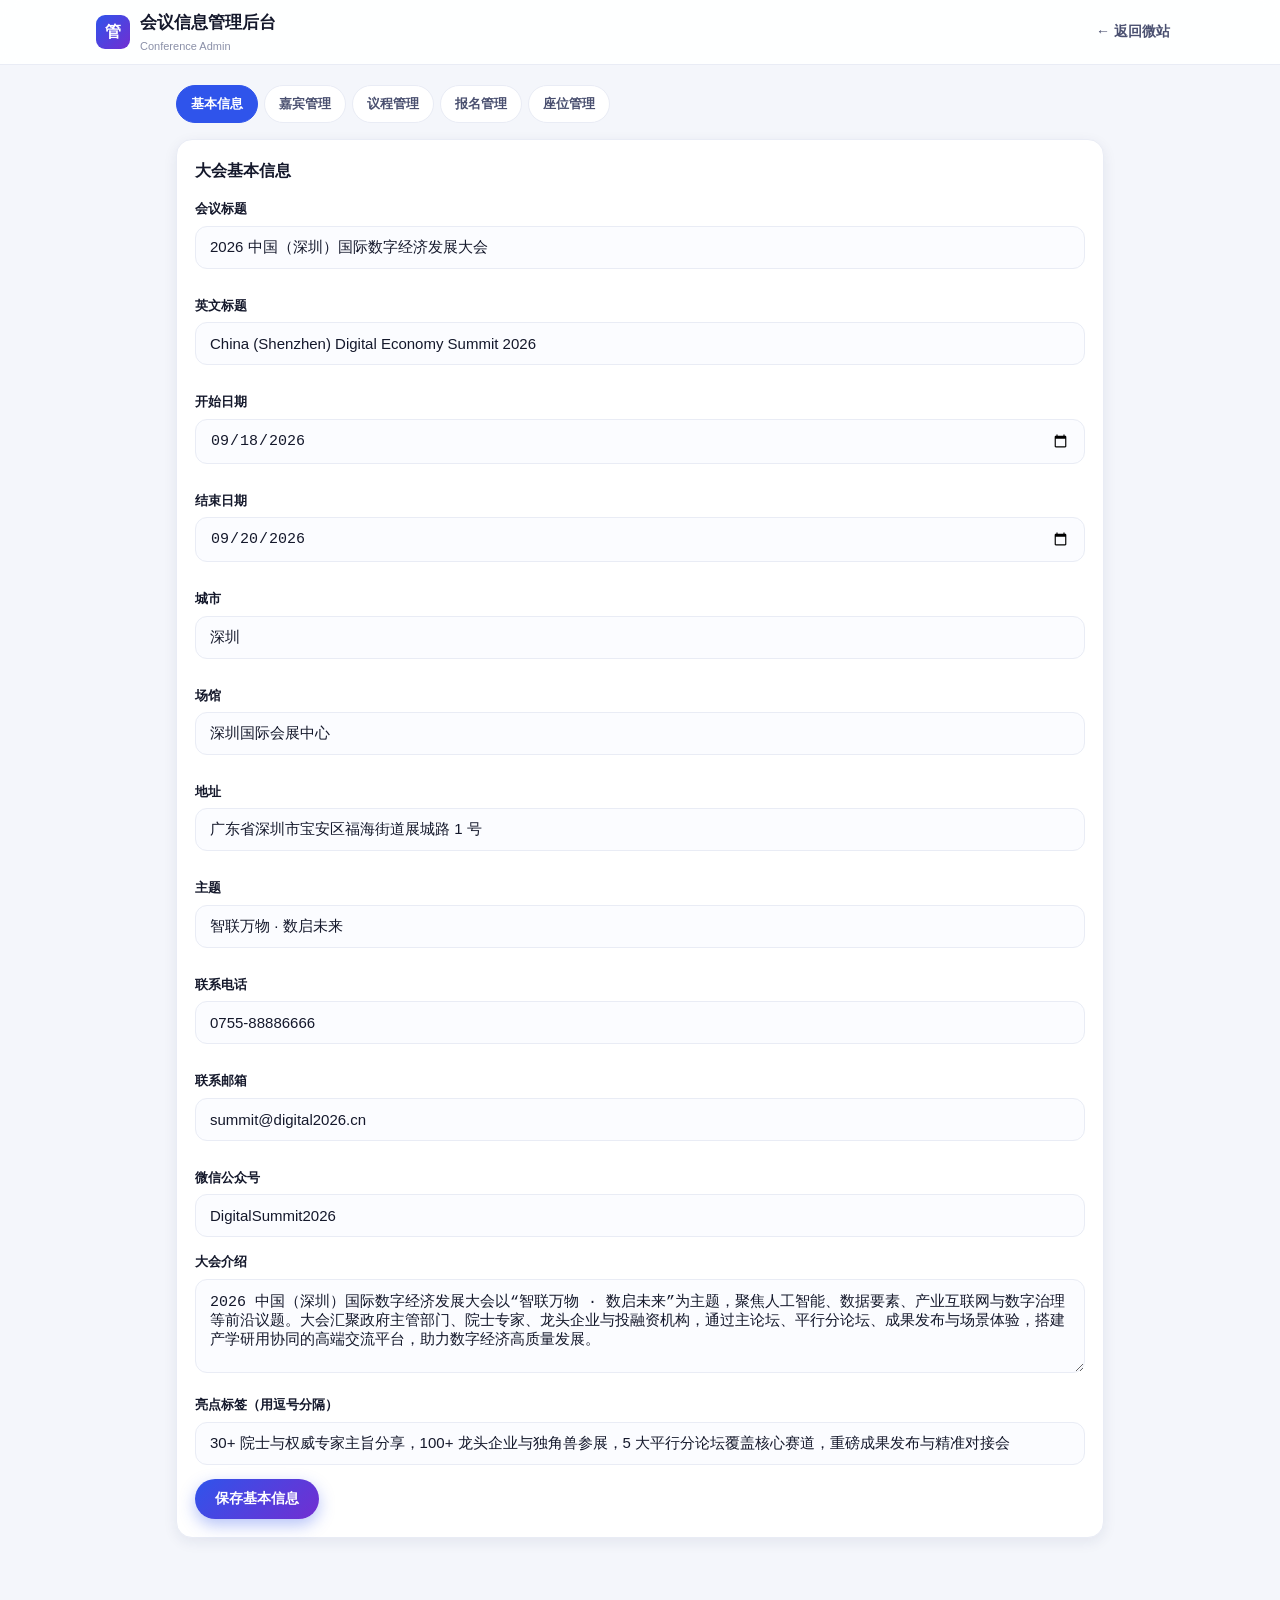
==== admin.html @ b3ca284b "feat: 会议信息管理系统（微站+报名+座位查询+管理后台）" ====
<!DOCTYPE html>
<html lang="zh-CN">
<head>
  <meta charset="UTF-8" />
  <meta name="viewport" content="width=device-width, initial-scale=1.0, viewport-fit=cover" />
  <title>会议信息管理后台</title>
  <link rel="stylesheet" href="assets/css/style.css" />
</head>
<body class="admin">

  <header class="topbar">
    <div class="wrap">
      <div class="brand">
        <span class="logo">管</span>
        <div>会议信息管理后台<small>Conference Admin</small></div>
      </div>
      <nav class="topnav">
        <a href="index.html">← 返回微站</a>
      </nav>
    </div>
  </header>

  <div class="admin-wrap">
    <div class="admin-tabs" id="adminTabs">
      <button class="active" data-tab="meta">基本信息</button>
      <button data-tab="speakers">嘉宾管理</button>
      <button data-tab="agenda">议程管理</button>
      <button data-tab="regs">报名管理</button>
      <button data-tab="seats">座位管理</button>
    </div>

    <!-- 基本信息 -->
    <section class="admin-section active" id="tab-meta">
      <div class="panel">
        <h3>大会基本信息</h3>
        <form id="metaForm">
          <div class="kv">
            <div class="field"><label>会议标题</label><input name="title" /></div>
            <div class="field"><label>英文标题</label><input name="enTitle" /></div>
            <div class="field"><label>开始日期</label><input name="date" type="date" /></div>
            <div class="field"><label>结束日期</label><input name="endDate" type="date" /></div>
            <div class="field"><label>城市</label><input name="city" /></div>
            <div class="field"><label>场馆</label><input name="venue" /></div>
            <div class="field"><label>地址</label><input name="address" /></div>
            <div class="field"><label>主题</label><input name="theme" /></div>
            <div class="field"><label>联系电话</label><input name="phone" /></div>
            <div class="field"><label>联系邮箱</label><input name="email" /></div>
            <div class="field"><label>微信公众号</label><input name="wechat" /></div>
          </div>
          <div class="field"><label>大会介绍</label><textarea name="about" rows="4"></textarea></div>
          <div class="field"><label>亮点标签（用逗号分隔）</label><input name="highlights" /></div>
          <button type="submit" class="btn">保存基本信息</button>
        </form>
      </div>
    </section>

    <!-- 嘉宾管理 -->
    <section class="admin-section" id="tab-speakers">
      <div class="panel">
        <h3>嘉宾列表 <button class="btn sm" onclick="editSpeaker()">+ 新增嘉宾</button></h3>
        <table class="table">
          <thead><tr><th>姓名</th><th>头衔</th><th>单位</th><th>演讲主题</th><th>操作</th></tr></thead>
          <tbody id="speakerBody"></tbody>
        </table>
      </div>
    </section>

    <!-- 议程管理 -->
    <section class="admin-section" id="tab-agenda">
      <div class="panel">
        <h3>议程安排</h3>
        <div id="agendaAdmin"></div>
        <button class="btn sm" onclick="addDay()">+ 新增日期</button>
      </div>
    </section>

    <!-- 报名管理 -->
    <section class="admin-section" id="tab-regs">
      <div class="panel">
        <h3>报名记录 <button class="btn sm ghost" onclick="exportRegs()">导出 CSV</button></h3>
        <table class="table">
          <thead><tr><tr><th>姓名</th><th>手机</th><th>单位</th><th>票种</th><th>住宿</th><th>时间</th><th>操作</th></tr></thead>
          <tbody id="regBody"></tbody>
        </table>
        <div id="regEmpty" class="empty" style="display:none">暂无报名记录</div>
      </div>
    </section>

    <!-- 座位管理 -->
    <section class="admin-section" id="tab-seats">
      <div class="panel">
        <h3>座位分配</h3>
        <p style="color:var(--muted);font-size:13px;margin-top:0">系统在报名时自动分配座位（A/B/C 区）。以下为已分配记录。</p>
        <table class="table">
          <thead><tr><th>姓名</th><th>手机</th><th>座位号</th><th>区域</th></tr></thead>
          <tbody id="seatBody"></tbody>
        </table>
        <div id="seatEmpty" class="empty" style="display:none">暂无座位分配</div>
      </div>
    </section>
  </div>

  <!-- 嘉宾编辑弹层 -->
  <div class="mask" id="spMask">
    <div class="sheet" style="position:relative;max-width:520px">
      <button class="close" onclick="closeAdmin('spMask')">×</button>
      <h3 id="spTitle">编辑嘉宾</h3>
      <form id="spForm">
        <input type="hidden" name="id" />
        <div class="field"><label>姓名</label><input name="name" /></div>
        <div class="field"><label>头衔</label><input name="title" /></div>
        <div class="field"><label>单位</label><input name="org" /></div>
        <div class="field"><label>演讲主题</label><input name="topic" /></div>
        <div class="field"><label>头像字（1字）</label><input name="avatar" maxlength="2" /></div>
        <div class="field"><label>主题色</label><input name="color" value="#2f54eb" /></div>
        <button type="submit" class="btn block">保存</button>
      </form>
    </div>
  </div>

  <div class="toast" id="toast"></div>

  <script src="assets/js/data.js"></script>
  <script src="assets/js/admin.js"></script>
</body>
</html>
---- assets/css/style.css ----
/* ============================================================
 * 会议信息管理系统 - 样式表（移动优先 / 微信 & 桌面兼容）
 * ============================================================ */

:root {
  --brand: #2f54eb;
  --brand-2: #722ed1;
  --gold: #f0b429;
  --ink: #14182b;
  --ink-2: #4a5070;
  --muted: #8a90a8;
  --bg: #f4f6fb;
  --card: #ffffff;
  --line: #e9ecf5;
  --ok: #16a34a;
  --warn: #f5222d;
  --shadow: 0 8px 28px rgba(23, 35, 90, 0.10);
  --shadow-sm: 0 4px 14px rgba(23, 35, 90, 0.08);
  --radius: 16px;
  --radius-sm: 10px;
  --maxw: 1120px;
}

* { box-sizing: border-box; -webkit-tap-highlight-color: transparent; }
html { scroll-behavior: smooth; -webkit-text-size-adjust: 100%; }
body {
  margin: 0;
  font-family: -apple-system, BlinkMacSystemFont, "PingFang SC", "Microsoft YaHei", "Helvetica Neue", Arial, sans-serif;
  color: var(--ink);
  background: var(--bg);
  line-height: 1.65;
  font-size: 15px;
}
a { color: inherit; text-decoration: none; }
img { max-width: 100%; display: block; }
button { font-family: inherit; cursor: pointer; }
ul { margin: 0; padding: 0; list-style: none; }

/* 容器 */
.wrap { max-width: var(--maxw); margin: 0 auto; padding: 0 16px; }

/* ---------- 顶部导航（桌面） ---------- */
.topbar {
  position: sticky; top: 0; z-index: 50;
  background: rgba(255, 255, 255, 0.92);
  backdrop-filter: saturate(180%) blur(10px);
  border-bottom: 1px solid var(--line);
  display: none;
}
.topbar .wrap { display: flex; align-items: center; height: 64px; gap: 18px; }
.brand { display: flex; align-items: center; gap: 10px; font-weight: 800; font-size: 17px; }
.brand .logo {
  width: 34px; height: 34px; border-radius: 9px;
  background: linear-gradient(135deg, var(--brand), var(--brand-2));
  color: #fff; display: grid; place-items: center; font-size: 16px;
}
.brand small { display: block; font-weight: 500; font-size: 11px; color: var(--muted); }
.topnav { margin-left: auto; display: flex; gap: 6px; align-items: center; }
.topnav a {
  padding: 8px 14px; border-radius: 999px; color: var(--ink-2); font-weight: 600; font-size: 14px;
}
.topnav a:hover, .topnav a.active { color: var(--brand); background: #eef1ff; }
.btn {
  display: inline-flex; align-items: center; justify-content: center; gap: 6px;
  border: none; border-radius: 999px; padding: 11px 20px; font-weight: 700; font-size: 14px;
  background: linear-gradient(135deg, var(--brand), var(--brand-2)); color: #fff;
  box-shadow: 0 6px 16px rgba(47, 84, 235, 0.35); transition: transform .15s, box-shadow .15s;
}
.btn:active { transform: translateY(1px); }
.btn.block { width: 100%; padding: 14px; font-size: 16px; }
.btn.ghost { background: #fff; color: var(--brand); border: 1.5px solid var(--brand); box-shadow: none; }
.btn.gold { background: linear-gradient(135deg, #f0b429, #f59e0b); box-shadow: 0 6px 16px rgba(240, 180, 41, .35); }
.btn.sm { padding: 8px 14px; font-size: 13px; }

/* ---------- HERO ---------- */
.hero {
  position: relative; overflow: hidden; color: #fff;
  background: radial-gradient(120% 120% at 80% 0%, #3a4fd6 0%, #1d2b6b 55%, #14182b 100%);
  padding: 54px 0 70px;
}
.hero::after {
  content: ""; position: absolute; inset: 0;
  background:
    radial-gradient(60% 40% at 12% 18%, rgba(240,180,41,.20), transparent 60%),
    radial-gradient(40% 30% at 88% 80%, rgba(114,46,209,.35), transparent 60%);
  pointer-events: none;
}
.hero .wrap { position: relative; z-index: 1; }
.hero .tag {
  display: inline-block; font-size: 12px; letter-spacing: 2px; color: var(--gold);
  border: 1px solid rgba(240,180,41,.5); padding: 4px 12px; border-radius: 999px; margin-bottom: 14px;
}
.hero h1 { font-size: 26px; line-height: 1.3; margin: 6px 0 8px; font-weight: 800; }
.hero .en { color: rgba(255,255,255,.7); font-size: 13px; letter-spacing: .5px; }
.hero .theme { margin-top: 14px; font-size: 15px; color: #fff; font-weight: 600; }
.hero .meta { margin-top: 18px; display: flex; flex-wrap: wrap; gap: 10px 22px; }
.hero .meta div { display: flex; align-items: center; gap: 8px; font-size: 14px; color: rgba(255,255,255,.92); }
.hero .meta b { font-weight: 700; }
.countdown { margin-top: 22px; display: flex; gap: 10px; align-items: center; }
.cd-box {
  background: rgba(255,255,255,.12); border: 1px solid rgba(255,255,255,.18);
  border-radius: 12px; padding: 10px 0; width: 64px; text-align: center; backdrop-filter: blur(4px);
}
.cd-box b { display: block; font-size: 24px; font-weight: 800; line-height: 1; }
.cd-box span { font-size: 11px; color: rgba(255,255,255,.7); }
.cd-sep { font-size: 22px; font-weight: 800; opacity: .6; }

/* ---------- 通用 section ---------- */
section.block { padding: 30px 0; }
.section-head { display: flex; align-items: flex-end; justify-content: space-between; margin-bottom: 16px; }
.section-head h2 { font-size: 20px; margin: 0; font-weight: 800; position: relative; padding-left: 14px; }
.section-head h2::before {
  content: ""; position: absolute; left: 0; top: 4px; bottom: 4px; width: 5px; border-radius: 3px;
  background: linear-gradient(180deg, var(--brand), var(--brand-2));
}
.section-head .more { font-size: 13px; color: var(--muted); }
.card {
  background: var(--card); border-radius: var(--radius); box-shadow: var(--shadow-sm);
  padding: 18px; border: 1px solid var(--line);
}

/* 数据卡 */
.stat-grid { display: grid; grid-template-columns: repeat(2, 1fr); gap: 12px; }
.stat {
  background: var(--card); border: 1px solid var(--line); border-radius: var(--radius);
  padding: 16px; text-align: center; box-shadow: var(--shadow-sm);
}
.stat b { display: block; font-size: 26px; font-weight: 800; color: var(--brand); }
.stat span { font-size: 12px; color: var(--muted); }

/* 介绍 */
.about p { color: var(--ink-2); margin: 0 0 12px; }
.tags { display: flex; flex-wrap: wrap; gap: 8px; margin-top: 6px; }
.tags li { background: #eef1ff; color: var(--brand); padding: 7px 12px; border-radius: 999px; font-size: 13px; font-weight: 600; }

/* 议程 */
.day-tabs { display: flex; gap: 8px; overflow-x: auto; padding-bottom: 6px; margin-bottom: 14px; }
.day-tabs button {
  flex: 0 0 auto; border: 1px solid var(--line); background: #fff; color: var(--ink-2);
  padding: 9px 14px; border-radius: 999px; font-weight: 600; font-size: 13px; white-space: nowrap;
}
.day-tabs button.active { background: linear-gradient(135deg, var(--brand), var(--brand-2)); color: #fff; border-color: transparent; }
.agenda-list .item {
  display: flex; gap: 14px; padding: 14px 0; border-bottom: 1px dashed var(--line);
}
.agenda-list .item:last-child { border-bottom: none; }
.agenda-list .time { flex: 0 0 86px; font-weight: 700; color: var(--brand); font-size: 14px; }
.agenda-list .body { flex: 1; }
.agenda-list .body h4 { margin: 0 0 4px; font-size: 15px; }
.agenda-list .body p { margin: 0; color: var(--muted); font-size: 13px; }
.type-pill { display: inline-block; font-size: 11px; padding: 1px 8px; border-radius: 999px; margin-left: 8px; vertical-align: middle; }
.type-ceremony { background: #fff1e6; color: #fa8c16; }
.type-keynote { background: #eef1ff; color: var(--brand); }
.type-roundtable { background: #f6f0ff; color: #722ed1; }
.type-forum { background: #e6fffb; color: #13c2c2; }
.type-release { background: #f9f0ff; color: #eb2f96; }
.type-match { background: #f6ffed; color: #52c41a; }

/* 嘉宾 */
.speaker-grid { display: grid; grid-template-columns: repeat(2, 1fr); gap: 14px; }
.speaker {
  background: var(--card); border: 1px solid var(--line); border-radius: var(--radius);
  padding: 16px; text-align: center; box-shadow: var(--shadow-sm);
}
.speaker .ava {
  width: 64px; height: 64px; border-radius: 50%; margin: 0 auto 10px; color: #fff;
  display: grid; place-items: center; font-size: 26px; font-weight: 800;
}
.speaker h4 { margin: 0; font-size: 16px; }
.speaker .role { font-size: 12px; color: var(--muted); margin: 2px 0 8px; }
.speaker .topic { font-size: 13px; color: var(--ink-2); }

/* 会场 */
.venue-map {
  height: 180px; border-radius: var(--radius-sm); margin-bottom: 14px;
  background:
    linear-gradient(135deg, rgba(47,84,235,.12), rgba(114,46,209,.12)),
    repeating-linear-gradient(45deg, #eef1ff 0 14px, #f6f8ff 14px 28px);
  display: grid; place-items: center; color: var(--brand); font-weight: 700; position: relative; overflow: hidden;
}
.venue-map .pin { font-size: 34px; }
.venue-info li { display: flex; gap: 10px; padding: 10px 0; border-bottom: 1px dashed var(--line); font-size: 14px; }
.venue-info li:last-child { border-bottom: none; }
.venue-info .k { color: var(--muted); flex: 0 0 64px; }
.venue-info .v { color: var(--ink); flex: 1; }

/* 资料 / 直播 */
.res-list li { display: flex; align-items: center; gap: 12px; padding: 12px 0; border-bottom: 1px dashed var(--line); }
.res-list li:last-child { border-bottom: none; }
.res-list .ic { width: 40px; height: 40px; border-radius: 10px; background: #eef1ff; color: var(--brand); display: grid; place-items: center; font-weight: 800; flex: 0 0 40px; }
.res-list .meta { flex: 1; }
.res-list .meta b { font-size: 14px; }
.res-list .meta span { display: block; font-size: 12px; color: var(--muted); }
.live-banner {
  background: linear-gradient(135deg, #eb2f96, #722ed1); color: #fff; border-radius: var(--radius);
  padding: 18px; margin-bottom: 14px; display: flex; align-items: center; justify-content: space-between; gap: 12px;
}
.live-banner .dot { width: 9px; height: 9px; border-radius: 50%; background: #fff; display: inline-block; margin-right: 6px; animation: blink 1.2s infinite; }
@keyframes blink { 50% { opacity: .25; } }

/* 卡片网格（通用） */
.two-col { display: grid; grid-template-columns: 1fr; gap: 14px; }

/* ---------- 底部 Tab（移动端） ---------- */
.tabbar {
  position: fixed; left: 0; right: 0; bottom: 0; z-index: 60;
  background: rgba(255,255,255,.96); backdrop-filter: blur(10px);
  border-top: 1px solid var(--line); display: flex;
  padding: 6px 4px calc(6px + env(safe-area-inset-bottom));
}
.tabbar a {
  flex: 1; text-align: center; color: var(--muted); font-size: 11px; padding: 4px 0;
  display: flex; flex-direction: column; align-items: center; gap: 2px;
}
.tabbar a .ic { font-size: 19px; line-height: 1; }
.tabbar a.active { color: var(--brand); }
.tabbar a.cta { color: #fff; }
.tabbar a.cta .pill {
  background: linear-gradient(135deg, var(--brand), var(--brand-2)); color: #fff;
  border-radius: 999px; padding: 6px 16px; font-weight: 700; font-size: 13px; margin-top: 2px;
}
.body-pad { padding-bottom: 76px; }

/* 悬浮报名按钮 */
.fab {
  position: fixed; right: 16px; bottom: 86px; z-index: 55;
  width: 56px; height: 56px; border-radius: 50%; border: none; color: #fff;
  background: linear-gradient(135deg, var(--gold), #f59e0b);
  box-shadow: 0 10px 24px rgba(240,180,41,.45); font-size: 13px; font-weight: 800; line-height: 1.1;
  display: none; align-items: center; justify-content: center; text-align: center;
}

/* ---------- 弹层（报名 / 座位） ---------- */
.mask {
  position: fixed; inset: 0; background: rgba(10,14,30,.55); z-index: 100;
  display: none; align-items: flex-end; justify-content: center;
}
.mask.show { display: flex; }
.sheet {
  background: #fff; width: 100%; max-width: 560px; border-radius: 20px 20px 0 0;
  max-height: 88vh; overflow-y: auto; padding: 20px 18px calc(20px + env(safe-area-inset-bottom));
  animation: up .25s ease;
}
@keyframes up { from { transform: translateY(40px); opacity: .6; } to { transform: none; opacity: 1; } }
.sheet h3 { margin: 0 0 4px; font-size: 18px; }
.sheet .sub { color: var(--muted); font-size: 13px; margin-bottom: 16px; }
.sheet .close { position: absolute; top: 14px; right: 16px; font-size: 22px; color: var(--muted); background: none; border: none; }

.field { margin-bottom: 14px; }
.field label { display: block; font-size: 13px; font-weight: 600; margin-bottom: 6px; }
.field label .req { color: var(--warn); }
.field input, .field select, .field textarea {
  width: 100%; padding: 12px 14px; border: 1.5px solid var(--line); border-radius: 12px;
  font-size: 15px; background: #fbfcff; color: var(--ink); outline: none; transition: border-color .15s;
}
.field input:focus, .field select:focus, .field textarea:focus { border-color: var(--brand); }
.field .err { color: var(--warn); font-size: 12px; margin-top: 4px; display: none; }
.field.invalid .err { display: block; }
.field.invalid input, .field.invalid select { border-color: var(--warn); }
.seg { display: flex; gap: 8px; }
.seg label {
  flex: 1; text-align: center; padding: 11px 0; border: 1.5px solid var(--line); border-radius: 12px;
  font-size: 14px; font-weight: 600; color: var(--ink-2); background: #fbfcff;
}
.seg input { display: none; }
.seg input:checked + label { border-color: var(--brand); color: var(--brand); background: #eef1ff; }
.check { display: flex; gap: 8px; align-items: flex-start; font-size: 13px; color: var(--ink-2); }
.check input { margin-top: 3px; width: 16px; height: 16px; }

/* 结果 */
.result { text-align: center; padding: 8px 0; }
.result .big { font-size: 22px; font-weight: 800; color: var(--brand); margin: 10px 0; }
.seat-vis { margin: 16px 0; }
.seat-vis .stage { text-align: center; font-size: 12px; color: var(--muted); letter-spacing: 4px; padding: 6px; background: #eef1ff; border-radius: 8px; margin-bottom: 14px; }
.seat-grid { display: grid; gap: 6px; justify-content: center; }
.seat-grid .row { display: flex; gap: 6px; align-items: center; justify-content: center; }
.seat-grid .rl { width: 22px; font-size: 11px; color: var(--muted); }
.seat-grid .seat {
  width: 22px; height: 22px; border-radius: 5px; background: #e9ecf5; font-size: 0;
}
.seat-grid .seat.mine { background: linear-gradient(135deg, var(--gold), #f59e0b); box-shadow: 0 0 0 3px rgba(240,180,41,.3); }
.seat-grid .seat.taken { background: #c7ccdb; }
.legend { display: flex; justify-content: center; gap: 16px; font-size: 12px; color: var(--muted); margin-top: 10px; }
.legend i { display: inline-block; width: 12px; height: 12px; border-radius: 3px; margin-right: 5px; vertical-align: -1px; }

/* Toast */
.toast {
  position: fixed; left: 50%; top: 20%; transform: translateX(-50%); z-index: 200;
  background: rgba(20,24,43,.92); color: #fff; padding: 10px 18px; border-radius: 999px; font-size: 14px;
  opacity: 0; transition: opacity .2s; pointer-events: none;
}
.toast.show { opacity: 1; }

/* ---------- 后台管理 ---------- */
.admin .topbar { display: block; }
.admin-wrap { max-width: 960px; margin: 0 auto; padding: 20px 16px 60px; }
.panel { background: #fff; border: 1px solid var(--line); border-radius: var(--radius); padding: 18px; margin-bottom: 18px; box-shadow: var(--shadow-sm); }
.panel h3 { margin: 0 0 14px; font-size: 16px; display: flex; align-items: center; justify-content: space-between; }
.kv { display: grid; grid-template-columns: 1fr; gap: 12px; }
.table { width: 100%; border-collapse: collapse; font-size: 13px; }
.table th, .table td { padding: 10px 8px; border-bottom: 1px solid var(--line); text-align: left; }
.table th { color: var(--muted); font-weight: 600; background: #fafbff; }
.table td .op { color: var(--brand); margin-right: 8px; }
.table td .op.del { color: var(--warn); }
.empty { text-align: center; color: var(--muted); padding: 24px 0; }
.admin-tabs { display: flex; gap: 6px; overflow-x: auto; margin-bottom: 16px; }
.admin-tabs button { flex: 0 0 auto; border: 1px solid var(--line); background: #fff; padding: 9px 14px; border-radius: 999px; font-weight: 600; font-size: 13px; color: var(--ink-2); }
.admin-tabs button.active { background: var(--brand); color: #fff; border-color: var(--brand); }
.admin-section { display: none; }
.admin-section.active { display: block; }

/* ---------- 桌面适配 ---------- */
@media (min-width: 760px) {
  .stat-grid { grid-template-columns: repeat(4, 1fr); }
  .speaker-grid { grid-template-columns: repeat(4, 1fr); }
  .two-col { grid-template-columns: 1fr 1fr; }
  .hero h1 { font-size: 38px; }
  .hero { padding: 80px 0 96px; }
  .body-pad { padding-bottom: 0; }
}
@media (min-width: 960px) {
  .topbar { display: block; }
  .tabbar, .fab { display: none !important; }
  section.block { padding: 46px 0; }
  .section-head h2 { font-size: 24px; }
  .sheet { border-radius: 20px; margin: 6vh 0; }
  .mask { align-items: center; }
}
@media (max-width: 959px) {
  .fab { display: flex; }
}
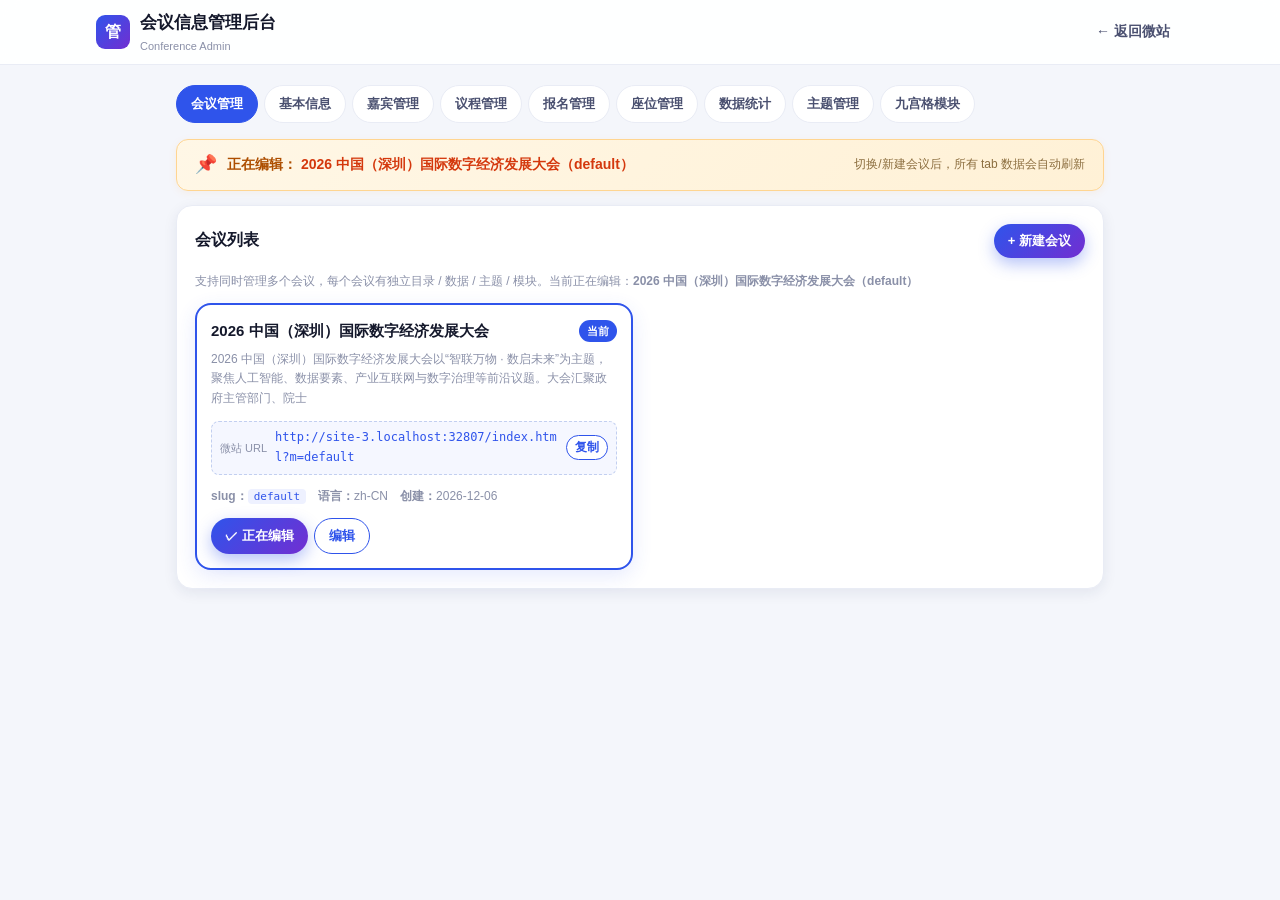
==== commit b90219d4: "v2.10.13: 多会议 + 主题库 + 9 宫格模块化 + 报名/座位/个人中心 重大改进： - ConfStore 抽象层（async + 适配器模式），为将来切真后端预留 HttpAdapte" ====
--- a/admin.html
+++ b/admin.html
@@ -22,33 +22,111 @@
 
   <div class="admin-wrap">
     <div class="admin-tabs" id="adminTabs">
-      <button class="active" data-tab="meta">基本信息</button>
+      <button class="active" data-tab="meetings">会议管理</button>
+      <button data-tab="meta">基本信息</button>
       <button data-tab="speakers">嘉宾管理</button>
       <button data-tab="agenda">议程管理</button>
       <button data-tab="regs">报名管理</button>
       <button data-tab="seats">座位管理</button>
-    </div>
-
-    <!-- 基本信息 -->
-    <section class="admin-section active" id="tab-meta">
+      <button data-tab="stats">数据统计</button>
+      <button data-tab="themes">主题管理</button>
+      <button data-tab="modules">九宫格模块</button>
+    </div>
+
+    <!-- v2.4 当前会议高亮条（sticky，醒目提醒管理员正在编辑哪个会议） -->
+    <div class="current-bar" id="currentBar">
+      <span class="cb-icon">📌</span>
+      <span class="cb-text">正在编辑：<b id="currentBarName">—</b></span>
+      <span class="cb-tip">切换/新建会议后，所有 tab 数据会自动刷新</span>
+    </div>
+
+    <!-- 会议管理（v2.3） -->
+    <section class="admin-section active" id="tab-meetings">
+      <div class="panel">
+        <h3>会议列表 <button class="btn sm" onclick="editMeeting()">+ 新建会议</button></h3>
+        <p class="note" style="margin-top:0">支持同时管理多个会议，每个会议有独立目录 / 数据 / 主题 / 模块。当前正在编辑：<b id="meetingCurrent">—</b></p>
+        <div class="meeting-grid" id="meetingGrid"></div>
+      </div>
+    </section>
+
+    <!-- 基本信息（v2.4：顶部元数据只读 + 业务内容可编辑） -->
+    <section class="admin-section" id="tab-meta">
       <div class="panel">
         <h3>大会基本信息</h3>
+
+        <!-- 会议元数据只读区（名称/slug/状态/语言/简介/URL）—— 在「会议管理」编辑 -->
+        <div class="meta-readonly" id="metaReadonly">
+          <div class="mr-head">
+            <h4>会议元数据 <small>（在「会议管理」tab 中可编辑）</small></h4>
+          </div>
+          <div class="mr-grid">
+            <div class="mr-row"><span class="mr-lab">会议名称</span><span class="mr-val" id="mr_name">—</span></div>
+            <div class="mr-row"><span class="mr-lab">slug</span><code class="mr-val" id="mr_slug">—</code></div>
+            <div class="mr-row"><span class="mr-lab">状态</span><span class="mr-val" id="mr_status">—</span></div>
+            <div class="mr-row"><span class="mr-lab">语言</span><span class="mr-val" id="mr_lang">—</span></div>
+            <div class="mr-row full"><span class="mr-lab">简介</span><span class="mr-val" id="mr_summary">—</span></div>
+            <div class="mr-row full url">
+              <span class="mr-lab">微站 URL</span>
+              <code class="mr-url" id="mr_url">—</code>
+              <button type="button" class="btn ghost xs" id="mr_url_copy">复制</button>
+            </div>
+          </div>
+        </div>
+
         <form id="metaForm">
+          <h4 class="form-h">时间地点</h4>
           <div class="kv">
-            <div class="field"><label>会议标题</label><input name="title" /></div>
-            <div class="field"><label>英文标题</label><input name="enTitle" /></div>
             <div class="field"><label>开始日期</label><input name="date" type="date" /></div>
             <div class="field"><label>结束日期</label><input name="endDate" type="date" /></div>
             <div class="field"><label>城市</label><input name="city" /></div>
             <div class="field"><label>场馆</label><input name="venue" /></div>
-            <div class="field"><label>地址</label><input name="address" /></div>
-            <div class="field"><label>主题</label><input name="theme" /></div>
+            <div class="field full"><label>详细地址</label><input name="address" /></div>
+          </div>
+
+          <h4 class="form-h">展示内容</h4>
+          <div class="kv">
+            <div class="field"><label>会议英文标题</label><input name="enTitle" /></div>
+            <div class="field"><label>主题风格（主题库）</label>
+              <select name="themeSelect" id="themeSelect"></select>
+            </div>
+          </div>
+          <div class="field"><label>大会介绍</label><textarea name="about" rows="4"></textarea></div>
+          <div class="field"><label>亮点标签（用逗号分隔）</label><input name="highlights" /></div>
+
+          <h4 class="form-h">联系方式</h4>
+          <div class="kv">
             <div class="field"><label>联系电话</label><input name="phone" /></div>
             <div class="field"><label>联系邮箱</label><input name="email" /></div>
             <div class="field"><label>微信公众号</label><input name="wechat" /></div>
           </div>
-          <div class="field"><label>大会介绍</label><textarea name="about" rows="4"></textarea></div>
-          <div class="field"><label>亮点标签（用逗号分隔）</label><input name="highlights" /></div>
+
+          <h4 class="form-h">会议视觉资产</h4>
+          <div class="kv">
+            <div class="field">
+              <label>会议 Logo</label>
+              <div class="asset-row">
+                <input name="logo" placeholder="https://... 或粘贴 base64" />
+                <input type="file" name="logoFile" accept="image/*" />
+                <div class="asset-preview" id="logoPreview"></div>
+              </div>
+            </div>
+            <div class="field">
+              <label>背景图（全屏）</label>
+              <div class="asset-row">
+                <input name="bgImage" placeholder="https://... 或 base64" />
+                <input type="file" name="bgFile" accept="image/*" />
+                <div class="asset-preview" id="bgPreview"></div>
+              </div>
+            </div>
+            <div class="field">
+              <label>主色（背景色）</label>
+              <div class="asset-row">
+                <input name="bgColor" type="color" value="#2f54eb" />
+                <div class="color-swatches" id="colorSwatches"></div>
+                <input name="bgColorText" placeholder="#2f54eb" />
+              </div>
+            </div>
+          </div>
           <button type="submit" class="btn">保存基本信息</button>
         </form>
       </div>
@@ -98,6 +176,124 @@
         <div id="seatEmpty" class="empty" style="display:none">暂无座位分配</div>
       </div>
     </section>
+
+    <!-- 数据统计（P0-5） -->
+    <section class="admin-section" id="tab-stats">
+      <div class="panel">
+        <h3>微站访问统计</h3>
+        <div class="stat-cards" id="statCards"></div>
+        <h4 style="margin:18px 0 6px;font-size:15px">转化漏斗</h4>
+        <div class="funnel" id="statFunnel"></div>
+        <h4 style="margin:18px 0 6px;font-size:15px">关键行为</h4>
+        <div class="bars" id="statActions"></div>
+        <p class="note">说明：当前为纯前端 localStorage 统计（单浏览器维度，UV 按设备指纹去重）。接入后端后升级为全量真实统计（全端 PV/UV、实时在线、地域分布）。</p>
+      </div>
+    </section>
+
+    <!-- 主题管理（v2.1 新增） -->
+    <section class="admin-section" id="tab-themes">
+      <div class="panel">
+        <h3>微站主题</h3>
+        <p class="note" style="margin-top:0">当前主题：<b id="themeCurrent">—</b>　|　切换后微站将渲染对应的主题（前端无管理入口，访问者不会看到后台）。</p>
+        <div class="theme-grid" id="themeGrid"></div>
+        <p class="note">注：主题仅影响前端展示；管理后台统一为同一界面，<b>仅通过 URL 直达</b>，不在微站放置任何入口链接。</p>
+      </div>
+    </section>
+
+    <!-- 九宫格模块（v2.2 新增） -->
+    <section class="admin-section" id="tab-modules">
+      <div class="panel">
+        <h3>微站九宫格模块 <button class="btn sm" onclick="editModule()">+ 新增自定义模块</button></h3>
+        <p class="note" style="margin-top:0">微站底部 / 轻量学术版顶部的导航菜单由这里控制。系统模块可关闭、可改名、可换图标，但不能删除；自定义模块可任意增删改。</p>
+        <ul class="module-list" id="moduleList"></ul>
+        <div style="margin-top:14px;display:flex;gap:8px;align-items:center">
+          <button class="btn ghost sm" onclick="resetModules()">重置为系统默认</button>
+          <span class="note" style="margin:0">提示：使用上下按钮调整显示顺序。</span>
+        </div>
+      </div>
+    </section>
+  </div>
+
+  <!-- Emoji 选择器弹层（v2.3） -->
+  <div class="mask" id="emojiMask">
+    <div class="sheet" style="position:relative;max-width:560px">
+      <button class="close" onclick="closeAdmin('emojiMask')">×</button>
+      <h3>选择 Emoji 图标</h3>
+      <div class="sub">多风格选择器 · 共 <span id="emojiTotal">0</span> 个</div>
+      <div class="field"><input id="emojiSearch" placeholder="搜索（类别/标签/字符）" /></div>
+      <div class="emoji-tabs" id="emojiTabs"></div>
+      <div class="emoji-grid" id="emojiGrid"></div>
+      <div style="margin-top:10px;display:flex;gap:8px;justify-content:flex-end">
+        <button class="btn ghost sm" onclick="closeAdmin('emojiMask')">取消</button>
+        <button class="btn sm" id="emojiConfirm" disabled>使用选中</button>
+      </div>
+    </div>
+  </div>
+
+  <!-- 会议管理弹层（v2.3） -->
+  <div class="mask" id="meetMask">
+    <div class="sheet" style="position:relative;max-width:520px">
+      <button class="close" onclick="closeAdmin('meetMask')">×</button>
+      <h3 id="meetTitle">新建会议</h3>
+      <form id="meetForm">
+        <input type="hidden" name="id" />
+        <div class="field"><label>会议名称 <span class="req">*</span></label><input name="name" maxlength="60" placeholder="如：2026 上海数字金融论坛" /></div>
+        <div class="field"><label>会议标识（slug）</label><input name="slug" placeholder="小写英文+数字，如 sh-fintech-2026" /></div>
+        <div class="field"><label>会议简介</label><textarea name="summary" rows="2" maxlength="200" placeholder="一句话简介"></textarea></div>
+        <div class="field"><label>会议状态</label>
+          <div class="seg">
+            <input type="radio" name="status" id="ms1" value="draft" checked /><label for="ms1">草稿</label>
+            <input type="radio" name="status" id="ms2" value="open" /><label for="ms2">报名中</label>
+            <input type="radio" name="status" id="ms3" value="ongoing" /><label for="ms3">进行中</label>
+            <input type="radio" name="status" id="ms4" value="closed" /><label for="ms4">已结束</label>
+          </div>
+        </div>
+        <div class="field"><label>语言</label>
+          <div class="seg">
+            <input type="radio" name="lang" id="ml1" value="zh-CN" checked /><label for="ml1">简体中文</label>
+            <input type="radio" name="lang" id="ml2" value="zh-TW" /><label for="ml2">繁體中文</label>
+            <input type="radio" name="lang" id="ml3" value="en" /><label for="ml3">English</label>
+          </div>
+        </div>
+        <button type="submit" class="btn block">保存</button>
+      </form>
+    </div>
+  </div>
+
+  <!-- 模块编辑弹层 -->
+  <div class="mask" id="modMask">
+    <div class="sheet" style="position:relative;max-width:520px">
+      <button class="close" onclick="closeAdmin('modMask')">×</button>
+      <h3 id="modTitle">新增自定义模块</h3>
+      <form id="modForm">
+        <input type="hidden" name="id" />
+        <input type="hidden" name="type" value="custom" />
+        <div class="field"><label>模块名 <span class="req">*</span></label><input name="label" maxlength="12" placeholder="如：交通指引" /></div>
+        <div class="field">
+          <label>图标（Emoji / PNG URL）</label>
+          <div class="asset-row">
+            <input name="iconOrUrl" placeholder="点右侧按钮选 Emoji，或直接粘贴 https://..." />
+            <button type="button" class="btn sm" onclick="openEmojiPicker('iconOrUrl')">🎨 选择 Emoji</button>
+            <div class="asset-preview" id="iconPreview"></div>
+          </div>
+        </div>
+        <div class="field"><label>跳转目标（href）</label><input name="href" placeholder="如 javascript:openReg() 或 https://..." /></div>
+        <div class="field"><label>打开方式</label>
+          <div class="seg">
+            <input type="radio" name="target" id="mt1" value="_self" checked /><label for="mt1">站内打开</label>
+            <input type="radio" name="target" id="mt2" value="_blank" /><label for="mt2">新窗口</label>
+          </div>
+        </div>
+        <div class="field"><label>自定义内容（弹层显示）</label>
+          <div class="field"><input name="cfg_title" placeholder="标题（选填）" /></div>
+          <div class="field"><textarea name="cfg_body" rows="4" placeholder="正文 / 注意事项 / 链接说明"></textarea></div>
+          <div class="field"><input name="cfg_link" placeholder="外链 URL（选填）" /></div>
+          <div class="field"><input name="cfg_linkText" placeholder="链接文字（默认：了解更多）" /></div>
+        </div>
+        <div class="field"><label class="check"><input type="checkbox" name="enabled" checked /> 启用此模块</label></div>
+        <button type="submit" class="btn block">保存</button>
+      </form>
+    </div>
   </div>
 
   <!-- 嘉宾编辑弹层 -->
--- a/assets/css/style.css
+++ b/assets/css/style.css
@@ -247,12 +247,14 @@
 .sheet .close { position: absolute; top: 14px; right: 16px; font-size: 22px; color: var(--muted); background: none; border: none; }
 
 .field { margin-bottom: 14px; }
-.field label { display: block; font-size: 13px; font-weight: 600; margin-bottom: 6px; }
+/* v2.10.4：显式 color 深色（兜底 body.theme-la 默认深色字在白底上看不清的场景） */
+.field label { display: block; font-size: 13px; font-weight: 600; margin-bottom: 6px; color: var(--ink); }
 .field label .req { color: var(--warn); }
 .field input, .field select, .field textarea {
   width: 100%; padding: 12px 14px; border: 1.5px solid var(--line); border-radius: 12px;
   font-size: 15px; background: #fbfcff; color: var(--ink); outline: none; transition: border-color .15s;
 }
+.field input::placeholder, .field textarea::placeholder { color: var(--muted); }
 .field input:focus, .field select:focus, .field textarea:focus { border-color: var(--brand); }
 .field .err { color: var(--warn); font-size: 12px; margin-top: 4px; display: none; }
 .field.invalid .err { display: block; }
@@ -329,3 +331,317 @@
 @media (max-width: 959px) {
   .fab { display: flex; }
 }
+
+/* ---------- 团队报名 / 个人中心（v2 新增） ---------- */
+.member-row { display: flex; gap: 6px; margin-bottom: 8px; align-items: center; }
+.member-row input { flex: 1; min-width: 0; padding: 9px 10px; border: 1px solid var(--line); border-radius: 9px; font-size: 14px; }
+.member-row .member-del { flex: 0 0 auto; width: 32px; height: 38px; border: 1px solid var(--line); background: #fff; border-radius: 9px; color: var(--warn); font-size: 18px; line-height: 1; }
+.member-row .member-del:active { background: #fff1f0; }
+
+.kv { display: flex; justify-content: space-between; align-items: center; padding: 9px 2px; border-bottom: 1px dashed var(--line); font-size: 14px; }
+.kv span { color: var(--ink-2); }
+.kv b { color: var(--ink); font-weight: 600; }
+
+#meResult .result { padding: 8px 0; }
+#meResult .seat-vis { background: #f7f9ff; border-radius: 12px; padding: 10px; }
+
+/* ---------- 数据统计（P0-5） ---------- */
+.stat-cards { display: grid; grid-template-columns: repeat(4, 1fr); gap: 12px; margin-bottom: 4px; }
+.stat-cards .sc { background: #f7f9ff; border: 1px solid var(--line); border-radius: 12px; padding: 14px 6px; text-align: center; }
+.stat-cards .sc b { display: block; font-size: 24px; font-weight: 800; color: var(--brand); line-height: 1.2; }
+.stat-cards .sc span { font-size: 12px; color: var(--muted); }
+.funnel .row, .bars .row { display: flex; align-items: center; gap: 10px; margin-bottom: 10px; }
+.funnel .lab { flex: 0 0 96px; font-size: 13px; color: var(--ink-2); }
+.funnel .track { flex: 1; background: #eef1ff; border-radius: 999px; height: 22px; overflow: hidden; }
+.funnel .fillbar { height: 100%; background: linear-gradient(90deg, var(--brand), var(--brand-2)); border-radius: 999px; transition: width .4s; }
+.funnel .num { flex: 0 0 56px; text-align: right; font-size: 13px; font-weight: 700; color: var(--brand); }
+.bars .lab { flex: 0 0 110px; font-size: 13px; color: var(--ink-2); }
+.bars .track { flex: 1; background: #eef1ff; border-radius: 999px; height: 18px; overflow: hidden; }
+.bars .fillbar { height: 100%; background: linear-gradient(90deg, #13c2c2, #2f54eb); border-radius: 999px; transition: width .4s; }
+.bars .num { flex: 0 0 50px; text-align: right; font-size: 12px; color: var(--muted); }
+.note { font-size: 12px; color: var(--muted); margin-top: 10px; line-height: 1.6; }
+
+/* ---------- 会前提醒（P0-4） ---------- */
+.remind-box { background: #f7f9ff; border: 1px solid var(--line); border-radius: 12px; padding: 14px; margin-top: 14px; }
+.remind-box .line { display: flex; align-items: center; justify-content: space-between; font-size: 14px; margin-bottom: 10px; }
+.remind-box select { padding: 8px 10px; border: 1px solid var(--line); border-radius: 8px; font-size: 13px; background: #fff; }
+.switch { position: relative; width: 46px; height: 26px; flex: 0 0 auto; }
+.switch input { opacity: 0; width: 0; height: 0; }
+.switch .slider { position: absolute; cursor: pointer; inset: 0; background: #ccd2e6; border-radius: 999px; transition: .2s; }
+.switch .slider:before { content: ""; position: absolute; height: 20px; width: 20px; left: 3px; top: 3px; background: #fff; border-radius: 50%; transition: .2s; }
+.switch input:checked + .slider { background: var(--brand); }
+.switch input:checked + .slider:before { transform: translateX(20px); }
+.upc { margin-top: 4px; }
+.upc .item { display: flex; justify-content: space-between; gap: 10px; font-size: 13px; color: var(--ink-2); padding: 7px 0; border-bottom: 1px dashed var(--line); }
+.upc .item:last-child { border-bottom: none; }
+.upc .item .on { color: var(--ok); font-weight: 700; }
+.upc .item .off { color: var(--muted); }
+
+/* ---------- 主题管理（v2.1） ---------- */
+.theme-grid { display: grid; grid-template-columns: 1fr; gap: 14px; }
+.theme-card { background: #f7f9ff; border: 2px solid var(--line); border-radius: var(--radius); padding: 16px; display: flex; flex-direction: column; gap: 8px; transition: border-color .15s, box-shadow .15s; }
+.theme-card.on { border-color: var(--brand); background: #fff; box-shadow: 0 6px 20px rgba(47, 84, 235, .12); }
+.theme-emoji { font-size: 36px; line-height: 1; }
+.theme-name { font-size: 16px; font-weight: 800; color: var(--ink); }
+.theme-desc { font-size: 13px; color: var(--ink-2); }
+.theme-foot { font-size: 12px; color: var(--muted); }
+.theme-foot code { background: #eef1ff; color: var(--brand); padding: 2px 6px; border-radius: 4px; font-size: 12px; }
+.theme-card button { align-self: flex-start; margin-top: 4px; }
+.theme-card button[disabled] { background: #eef1ff; color: var(--brand); box-shadow: none; cursor: not-allowed; opacity: 1; }
+@media (min-width: 760px) {
+  .theme-grid { grid-template-columns: repeat(2, 1fr); }
+}
+
+/* ---------- 九宫格模块管理（v2.2） ---------- */
+.module-list { list-style: none; margin: 0; padding: 0; }
+.module-list .m-item {
+  display: flex; align-items: center; gap: 10px; padding: 10px 12px;
+  background: #f7f9ff; border: 1px solid var(--line); border-radius: 12px; margin-bottom: 8px;
+  transition: opacity .15s;
+}
+.module-list .m-item.off { opacity: .55; }
+.module-list .m-handle {
+  cursor: grab; color: var(--muted); font-size: 18px; line-height: 1; padding: 0 4px;
+  user-select: none;
+}
+.module-list .m-handle:active { cursor: grabbing; }
+.module-list .m-ico {
+  width: 36px; height: 36px; border-radius: 10px; background: #fff; border: 1px solid var(--line);
+  display: grid; place-items: center; font-size: 20px; flex: 0 0 36px; overflow: hidden;
+}
+.module-list .m-ico img { width: 100%; height: 100%; object-fit: cover; }
+.module-list .m-meta { flex: 1; min-width: 0; }
+.module-list .m-meta b { display: block; font-size: 14px; color: var(--ink); }
+.module-list .m-meta span { display: block; font-size: 12px; color: var(--muted); white-space: nowrap; overflow: hidden; text-overflow: ellipsis; }
+.module-list .m-tags { display: flex; gap: 4px; flex: 0 0 auto; }
+.m-tag { font-size: 11px; padding: 2px 7px; border-radius: 999px; font-weight: 600; }
+.m-tag.sys { background: #eef1ff; color: var(--brand); }
+.m-tag.cus { background: #f6f0ff; color: #722ed1; }
+.m-tag.pri { background: #fff1e6; color: #fa8c16; }
+.m-tag.off { background: #f0f1f5; color: var(--muted); }
+.module-list .m-ops { display: flex; gap: 4px; flex: 0 0 auto; }
+.module-list .m-ops .op {
+  font-size: 12px; padding: 4px 8px; border-radius: 6px; color: var(--brand);
+  background: #fff; border: 1px solid var(--line); cursor: pointer;
+}
+.module-list .m-ops .op:hover { background: #eef1ff; }
+.module-list .m-ops .op.del { color: var(--warn); }
+.module-list .m-ops .op.del:hover { background: #fff1f0; }
+
+/* ---------- 会议管理（v2.3） ---------- */
+.meeting-grid { display: grid; grid-template-columns: 1fr; gap: 14px; }
+.meeting-card {
+  background: #f7f9ff; border: 2px solid var(--line); border-radius: var(--radius);
+  padding: 14px; display: flex; flex-direction: column; gap: 6px; transition: border-color .15s, box-shadow .15s;
+}
+.meeting-card.on { border-color: var(--brand); background: #fff; box-shadow: 0 6px 20px rgba(47, 84, 235, .12); }
+.meeting-card .m-head { display: flex; align-items: center; justify-content: space-between; gap: 8px; }
+.meeting-card .m-head b { font-size: 15px; color: var(--ink); }
+.meeting-card .m-tag { font-size: 11px; padding: 2px 8px; border-radius: 999px; background: #eef1ff; color: var(--brand); font-weight: 700; }
+.meeting-card .m-tag.on { background: var(--brand); color: #fff; }
+.meeting-card .m-meta { font-size: 12px; color: var(--muted); }
+.meeting-card .m-meta code { background: #eef1ff; color: var(--brand); padding: 1px 6px; border-radius: 4px; font-size: 11px; }
+.meeting-card .m-ops { display: flex; gap: 6px; margin-top: 6px; flex-wrap: wrap; }
+@media (min-width: 760px) { .meeting-grid { grid-template-columns: repeat(2, 1fr); } }
+
+/* ---------- 视觉资产 / 颜色（v2.3） ---------- */
+.asset-row { display: flex; align-items: center; gap: 8px; flex-wrap: wrap; }
+.asset-row input[type=text], .asset-row input:not([type]) { flex: 1; min-width: 180px; }
+.asset-row input[type=file] { flex: 0 0 auto; font-size: 12px; }
+.asset-row input[type=color] { width: 48px; height: 36px; padding: 2px; border-radius: 8px; border: 1px solid var(--line); cursor: pointer; }
+.asset-preview { width: 56px; height: 36px; border: 1px dashed var(--line); border-radius: 8px; display: grid; place-items: center; overflow: hidden; background: #fff; }
+.asset-preview img { width: 100%; height: 100%; object-fit: cover; }
+.asset-preview i { font-size: 11px; color: var(--muted); }
+.color-swatches { display: flex; gap: 4px; flex-wrap: wrap; }
+.color-swatches .swatch { width: 22px; height: 22px; border-radius: 6px; cursor: pointer; border: 2px solid #fff; box-shadow: 0 0 0 1px var(--line); }
+.asset-row input[name=bgColorText] { flex: 0 0 110px; min-width: 0; font-family: monospace; }
+
+/* ---------- 主题库（v2.3） ---------- */
+.theme-group { margin-bottom: 18px; }
+.theme-group h4 { display: flex; align-items: baseline; justify-content: space-between; margin: 0 0 8px; font-size: 14px; color: var(--ink-2); font-weight: 700; }
+.theme-group h4 span { font-size: 12px; color: var(--muted); font-weight: 500; }
+.theme-thumb { height: 64px; border-radius: 10px; display: grid; place-items: center; margin-bottom: 8px; }
+.theme-card { gap: 4px; }
+.theme-card .theme-emoji { font-size: 26px; filter: drop-shadow(0 1px 2px rgba(0,0,0,.4)); }
+
+/* ---------- Emoji 选择器（v2.3） ---------- */
+.emoji-tabs { display: flex; gap: 6px; overflow-x: auto; padding-bottom: 6px; margin-bottom: 10px; }
+.emoji-tab { flex: 0 0 auto; padding: 6px 12px; border-radius: 999px; background: #f7f9ff; color: var(--ink-2); font-size: 12px; cursor: pointer; border: 1px solid var(--line); font-weight: 600; }
+.emoji-tab.active { background: var(--brand); color: #fff; border-color: var(--brand); }
+.emoji-grid { display: grid; grid-template-columns: repeat(8, 1fr); gap: 6px; max-height: 280px; overflow-y: auto; padding: 4px; background: #f7f9ff; border-radius: 12px; }
+.emoji-cell { font-size: 24px; text-align: center; padding: 6px 0; border-radius: 8px; cursor: pointer; background: #fff; }
+.emoji-cell:hover { background: #eef1ff; }
+.emoji-cell.sel { background: var(--brand); color: #fff; }
+@media (max-width: 480px) { .emoji-grid { grid-template-columns: repeat(6, 1fr); } }
+
+/* v2.4 当前会议高亮条 */
+.current-bar {
+  position: sticky; top: 0; z-index: 30;
+  display: flex; align-items: center; gap: 10px;
+  padding: 10px 18px; margin: 0 0 14px 0;
+  background: linear-gradient(135deg, #fff7e6, #fff1d6);
+  border: 1px solid #ffd591; border-radius: 12px;
+  font-size: 14px; box-shadow: 0 2px 8px rgba(250, 140, 22, .08);
+}
+.current-bar .cb-icon { font-size: 18px; }
+.current-bar .cb-text { font-weight: 600; color: #ad4e00; }
+.current-bar .cb-text b { color: #d4380d; margin-left: 4px; }
+.current-bar .cb-tip { margin-left: auto; color: #8c6e3f; font-size: 12px; }
+@media (max-width: 720px) { .current-bar .cb-tip { display: none; } }
+
+/* v2.4 基本信息：会议元数据只读区 */
+.meta-readonly {
+  background: #f5f7ff;
+  border: 1px solid #d6e0ff;
+  border-radius: 12px;
+  padding: 14px 16px; margin-bottom: 18px;
+}
+.meta-readonly .mr-head h4 { margin: 0 0 10px 0; font-size: 14px; color: #465; }
+.meta-readonly .mr-head small { font-weight: 400; color: var(--muted); margin-left: 6px; font-size: 12px; }
+.mr-grid { display: grid; grid-template-columns: 1fr 1fr; gap: 8px 18px; }
+.mr-row { display: flex; align-items: baseline; gap: 8px; min-height: 24px; }
+.mr-row.full { grid-column: 1 / -1; }
+.mr-row .mr-lab { color: var(--muted); font-size: 12px; flex-shrink: 0; min-width: 48px; }
+.mr-row .mr-val { color: #1a1f3a; font-size: 14px; font-weight: 500; word-break: break-all; }
+.mr-row.url { background: #fff; border: 1px dashed #c2cff0; border-radius: 8px; padding: 6px 10px; margin-top: 4px; }
+.mr-row.url .mr-url { flex: 1; font-family: monospace; color: #2f54eb; font-size: 13px; word-break: break-all; }
+@media (max-width: 720px) { .mr-grid { grid-template-columns: 1fr; } }
+
+/* v2.4 表单分组标题 */
+.form-h { margin: 20px 0 10px; font-size: 14px; color: #465; padding-left: 8px; border-left: 3px solid var(--brand); }
+
+/* v2.4 会议卡片 URL 行 */
+.meeting-card .m-url {
+  display: flex; align-items: center; gap: 8px;
+  background: #f5f7ff; border: 1px dashed #c2cff0;
+  padding: 6px 8px; border-radius: 8px; margin: 6px 0;
+}
+.meeting-card .m-url .m-url-lab { color: var(--muted); font-size: 11px; flex-shrink: 0; }
+.meeting-card .m-url .m-url-text { flex: 1; font-family: monospace; color: #2f54eb; font-size: 12px; word-break: break-all; }
+.btn.xs { padding: 3px 8px; font-size: 12px; }
+
+/* v2.6 light-academic 主题：激活时隐藏默认主题容器
+ * 注：主题包自身的样式（#laGrid / .la-bg / .la-top ...）由 docs/themes/light-academic/theme.css 提供 */
+body.theme-la #laHost { position: relative; z-index: 0; }
+body.theme-la header.topbar,
+body.theme-la main,
+body.theme-la nav.tabbar,
+body.theme-la .fab { display: none !important; }
+body.theme-la { background: #0a0e1c; }
+
+/* v2.7 light-academic 二级页（page2） */
+.la-page2 {
+  position: fixed; inset: 0; z-index: 100;
+  background: #f7f9ff; color: #1a1f3a;
+  display: flex; flex-direction: column;
+  overflow-y: auto;
+  -webkit-overflow-scrolling: touch;
+}
+.la-page2[hidden] { display: none !important; }
+.la-p2-bar {
+  position: sticky; top: 0; z-index: 2;
+  display: flex; align-items: center; gap: 12px;
+  padding: 12px 16px;
+  background: linear-gradient(135deg, #1d2b6b, #2f54eb);
+  color: #fff;
+  box-shadow: 0 2px 8px rgba(0, 0, 0, .12);
+}
+.la-back {
+  background: rgba(255, 255, 255, .15);
+  color: #fff; border: 1px solid rgba(255, 255, 255, .3);
+  padding: 6px 14px; border-radius: 999px; font-size: 14px;
+  cursor: pointer; font-weight: 600;
+  transition: background .15s;
+}
+.la-back:hover { background: rgba(255, 255, 255, .25); }
+.la-p2-title { font-size: 16px; font-weight: 700; flex: 1; }
+.la-p2-body { flex: 1; padding: 16px 16px 80px; overflow-y: auto; }
+.la-p2-body > section,
+.la-p2-body > div.block { display: block !important; margin: 0 0 20px 0; }
+.la-p2-body h2, .la-p2-body h3, .la-p2-body h4 { color: #1d2b6b; }
+.la-p2-body .panel, .la-p2-body .card { background: #fff; border-radius: 10px; padding: 14px 16px; box-shadow: 0 1px 4px rgba(0, 0, 0, .04); }
+.la-p2-body .agenda-day, .la-p2-body .speaker, .la-p2-body .row {
+  background: #fff; border-radius: 8px; padding: 10px 12px; margin-bottom: 8px;
+  border: 1px solid #eef0f6;
+}
+.la-p2-empty { color: #8a8a8a; text-align: center; padding: 40px 20px; }
+
+/* v2.8 LA 二级页内容样式（8 个 render 函数对应） */
+.p2-section h3 { font-size: 18px; color: #1d2b6b; margin: 0 0 14px; font-weight: 800; }
+.p2-section h4 { font-size: 15px; color: #1d2b6b; margin: 0 0 8px; font-weight: 700; }
+.p2-block { background: #fff; border-radius: 10px; padding: 14px 16px; box-shadow: 0 1px 4px rgba(0,0,0,.04); margin-bottom: 14px; }
+.p2-text { color: #4a5070; line-height: 1.7; font-size: 14px; white-space: pre-wrap; word-break: break-word; }
+.p2-empty { color: #8a8a8a; text-align: center; padding: 24px 0; font-size: 13px; }
+
+/* 欢迎辞 */
+.p2-hero { text-align: center; padding: 8px 0 16px; }
+.p2-hero h3 { font-size: 22px; color: #1d2b6b; margin: 0 0 6px; }
+.p2-slogan { color: #6a7595; font-size: 14px; margin: 0; }
+.p2-tags { display: flex; flex-wrap: wrap; gap: 8px; margin-top: 12px; }
+.p2-tag { background: #eef1ff; color: #2f54eb; padding: 5px 12px; border-radius: 999px; font-size: 12px; font-weight: 600; }
+
+/* 组织架构 */
+.p2-org-list { list-style: none; margin: 0; padding: 0; }
+.p2-org-item { background: #fff; border-left: 3px solid #2f54eb; padding: 12px 16px; margin-bottom: 8px; border-radius: 6px; font-size: 14px; color: #1a1f3a; }
+
+/* 会议信息 */
+.p2-info-table { width: 100%; border-collapse: collapse; background: #fff; border-radius: 10px; overflow: hidden; }
+.p2-info-table th, .p2-info-table td { padding: 12px 14px; text-align: left; border-bottom: 1px solid #eef0f6; font-size: 14px; }
+.p2-info-table th { color: #6a7595; font-weight: 600; background: #f7f9ff; width: 90px; }
+.p2-info-table tr:last-child th, .p2-info-table tr:last-child td { border-bottom: none; }
+
+/* 会议日程 */
+.p2-day { background: #fff; border-radius: 10px; padding: 14px 16px; margin-bottom: 12px; box-shadow: 0 1px 4px rgba(0,0,0,.04); }
+.p2-day-h { font-size: 16px; color: #1d2b6b; margin: 0 0 4px; }
+.p2-day-d { color: #8a8a8a; font-size: 12px; margin-bottom: 10px; }
+.p2-sess { display: flex; gap: 12px; padding: 10px 0; border-top: 1px dashed #eef0f6; }
+.p2-sess:first-child { border-top: none; }
+.p2-sess-time { flex: 0 0 96px; font-weight: 700; color: #2f54eb; font-size: 13px; }
+.p2-sess-title { font-size: 14px; color: #1a1f3a; font-weight: 600; }
+.p2-sess-spk { color: #6a7595; font-size: 12px; margin-top: 2px; }
+
+/* 嘉宾介绍 */
+.p2-speakers { display: grid; grid-template-columns: repeat(2, 1fr); gap: 10px; }
+.p2-spk { background: #fff; border-radius: 10px; padding: 14px 12px; text-align: center; box-shadow: 0 1px 4px rgba(0,0,0,.04); }
+.p2-spk-ava { width: 56px; height: 56px; line-height: 56px; border-radius: 50%; color: #fff; font-size: 22px; font-weight: 800; margin: 0 auto 8px; }
+.p2-spk-name { font-size: 15px; font-weight: 700; color: #1a1f3a; }
+.p2-spk-title { color: #6a7595; font-size: 12px; margin-top: 2px; }
+.p2-spk-org { color: #8a8a8a; font-size: 11px; margin-top: 2px; }
+.p2-spk-topic { color: #2f54eb; font-size: 12px; margin-top: 6px; line-height: 1.5; }
+@media (max-width: 360px) { .p2-speakers { grid-template-columns: 1fr; } }
+
+/* 会议直播 */
+.p2-live { background: #fff; border-radius: 10px; padding: 24px 16px; text-align: center; box-shadow: 0 1px 4px rgba(0,0,0,.04); }
+.p2-live.on { background: linear-gradient(135deg, #fff1f0, #ffe7e3); border: 1px solid #ffccc7; }
+.p2-live.off { background: #f7f9ff; border: 1px solid #d6e0ff; }
+.p2-live-state { font-size: 13px; font-weight: 700; margin-bottom: 10px; }
+.p2-live.on .p2-live-state { color: #f5222d; }
+.p2-live.off .p2-live-state { color: #2f54eb; }
+.p2-live-title { font-size: 18px; color: #1a1f3a; margin: 0 0 16px; }
+.p2-live-btn { display: inline-block; background: #f5222d; color: #fff; padding: 10px 24px; border-radius: 999px; text-decoration: none; font-weight: 700; font-size: 14px; }
+.p2-live-empty { color: #8a8a8a; font-size: 13px; }
+
+/* 预定酒店 */
+.p2-hotel-card { background: #fff; border-radius: 10px; padding: 16px; box-shadow: 0 1px 4px rgba(0,0,0,.04); margin-bottom: 14px; border-top: 3px solid #2f54eb; }
+.p2-hotel-name { font-size: 17px; font-weight: 700; color: #1a1f3a; margin-bottom: 6px; }
+.p2-hotel-addr { color: #6a7595; font-size: 13px; margin-bottom: 10px; }
+.p2-hotel-tip { background: #eef1ff; color: #2f54eb; padding: 10px 12px; border-radius: 8px; font-size: 13px; }
+
+/* 联系我们 */
+.p2-contact-list { list-style: none; margin: 0; padding: 0; background: #fff; border-radius: 10px; overflow: hidden; box-shadow: 0 1px 4px rgba(0,0,0,.04); }
+.p2-contact-row { display: flex; align-items: center; gap: 12px; padding: 14px 16px; border-bottom: 1px solid #eef0f6; }
+.p2-contact-row:last-child { border-bottom: none; }
+.p2-contact-lab { color: #6a7595; font-size: 13px; flex: 0 0 96px; }
+.p2-contact-val { color: #1a1f3a; font-size: 14px; font-weight: 600; word-break: break-all; }
+.p2-contact-val a { color: #2f54eb; text-decoration: none; }
+
+/* v2.10.2：会议资料列表 */
+.p2-mat-list { list-style: none; padding: 0; margin: 0; }
+.p2-mat-row { display: flex; align-items: center; gap: 12px; padding: 12px 14px; background: #fff; border: 1px solid #eef0f6; border-radius: 10px; margin-bottom: 8px; }
+.p2-mat-icon { font-size: 22px; flex-shrink: 0; }
+.p2-mat-meta { flex: 1; min-width: 0; }
+.p2-mat-meta b { color: #1a1f3a; font-size: 15px; display: block; word-break: break-all; }
+.p2-mat-size { color: #8a8a8a; font-size: 12px; font-weight: 400; }
+.p2-mat-dl { background: var(--brand); color: #fff; padding: 6px 14px; border-radius: 6px; font-size: 13px; text-decoration: none; flex-shrink: 0; }
+.p2-mat-dl:hover { opacity: .9; }
+.p2-tip { color: #8a8a8a; font-size: 12px; text-align: center; margin: 16px 0 0; }
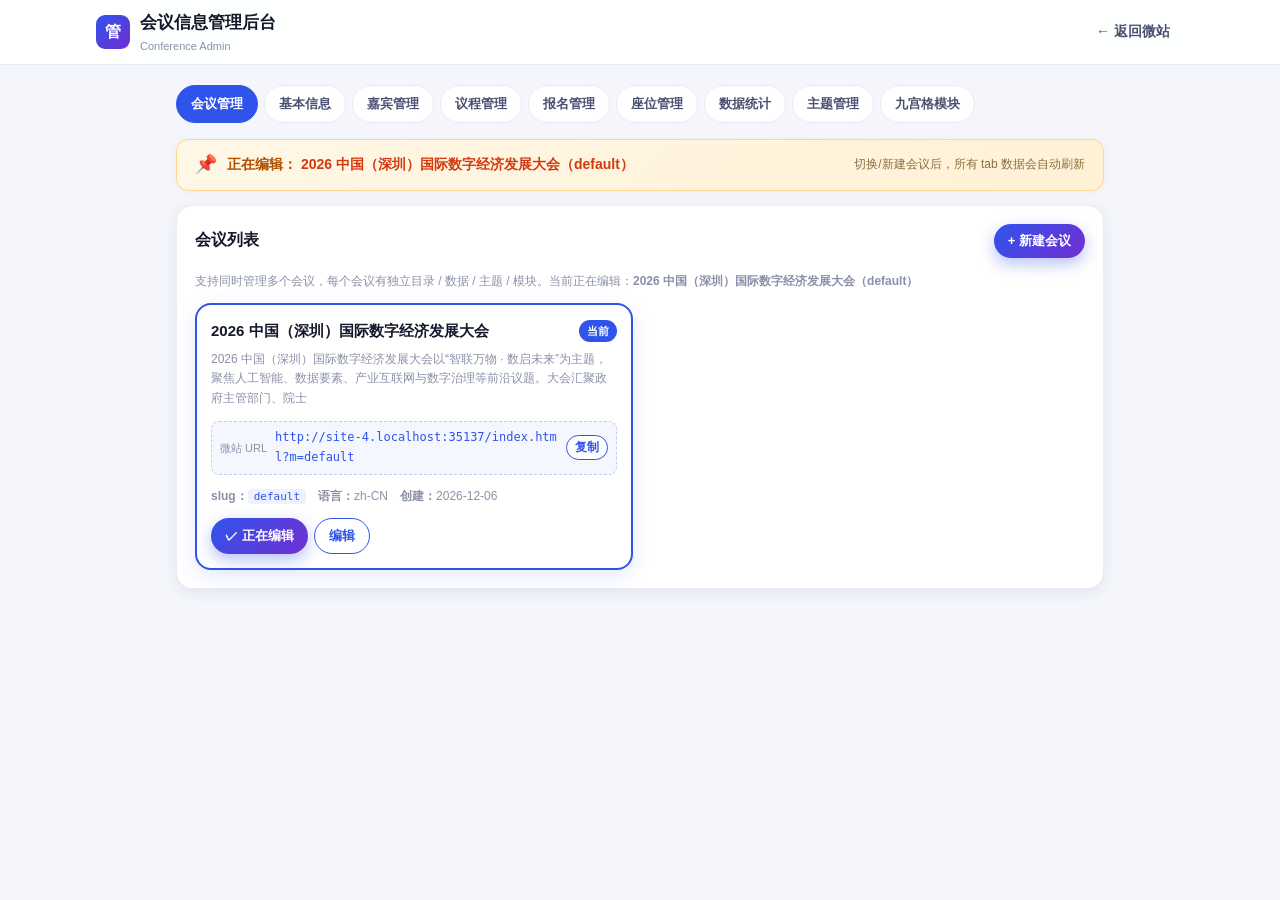
==== commit 830888b9: "v2.10.16: 嘉宾照片字段 + 自动首字头像（移除手动头像字，有图显示图/无图显示首字）" ====
--- a/admin.html
+++ b/admin.html
@@ -307,7 +307,12 @@
         <div class="field"><label>头衔</label><input name="title" /></div>
         <div class="field"><label>单位</label><input name="org" /></div>
         <div class="field"><label>演讲主题</label><input name="topic" /></div>
-        <div class="field"><label>头像字（1字）</label><input name="avatar" maxlength="2" /></div>
+        <div class="field"><label>照片（选填，留空则自动显示姓名首字头像）</label>
+          <input name="photo" placeholder="https://... 或粘贴 base64" />
+          <input type="file" name="photoFile" accept="image/*" style="margin-top:6px" />
+          <img id="spPhotoPrev" class="sp-photo-prev" style="display:none" alt="照片预览" />
+          <button type="button" class="sp-clear" onclick="clearSpPhoto()">清除照片</button>
+        </div>
         <div class="field"><label>主题色</label><input name="color" value="#2f54eb" /></div>
         <button type="submit" class="btn block">保存</button>
       </form>
--- a/assets/css/style.css
+++ b/assets/css/style.css
@@ -163,12 +163,16 @@
   padding: 16px; text-align: center; box-shadow: var(--shadow-sm);
 }
 .speaker .ava {
-  width: 64px; height: 64px; border-radius: 50%; margin: 0 auto 10px; color: #fff;
+  width: 64px; height: 64px; border-radius: 50%; margin: 0 auto 10px; color: #fff; object-fit: cover;
   display: grid; place-items: center; font-size: 26px; font-weight: 800;
 }
 .speaker h4 { margin: 0; font-size: 16px; }
 .speaker .role { font-size: 12px; color: var(--muted); margin: 2px 0 8px; }
 .speaker .topic { font-size: 13px; color: var(--ink-2); }
+/* 后台嘉宾照片预览 / 清除 */
+.sp-photo-prev { display: block; max-width: 100%; max-height: 140px; border-radius: 10px; margin-top: 8px; border: 1px solid var(--line); object-fit: cover; }
+.sp-clear { margin-top: 8px; padding: 4px 10px; font-size: 12px; border: 1px solid var(--line); background: #fff; color: var(--muted); border-radius: 8px; cursor: pointer; }
+.sp-clear:hover { color: #e5484d; border-color: #e5484d; }
 
 /* 会场 */
 .venue-map {
@@ -527,7 +531,7 @@
 body.theme-la main,
 body.theme-la nav.tabbar,
 body.theme-la .fab { display: none !important; }
-body.theme-la { background: #0a0e1c; }
+body.theme-la { background: #f7f9ff; }
 
 /* v2.7 light-academic 二级页（page2） */
 .la-page2 {
@@ -603,7 +607,7 @@
 /* 嘉宾介绍 */
 .p2-speakers { display: grid; grid-template-columns: repeat(2, 1fr); gap: 10px; }
 .p2-spk { background: #fff; border-radius: 10px; padding: 14px 12px; text-align: center; box-shadow: 0 1px 4px rgba(0,0,0,.04); }
-.p2-spk-ava { width: 56px; height: 56px; line-height: 56px; border-radius: 50%; color: #fff; font-size: 22px; font-weight: 800; margin: 0 auto 8px; }
+.p2-spk-ava { width: 56px; height: 56px; line-height: 56px; border-radius: 50%; color: #fff; font-size: 22px; font-weight: 800; margin: 0 auto 8px; object-fit: cover; }
 .p2-spk-name { font-size: 15px; font-weight: 700; color: #1a1f3a; }
 .p2-spk-title { color: #6a7595; font-size: 12px; margin-top: 2px; }
 .p2-spk-org { color: #8a8a8a; font-size: 11px; margin-top: 2px; }
